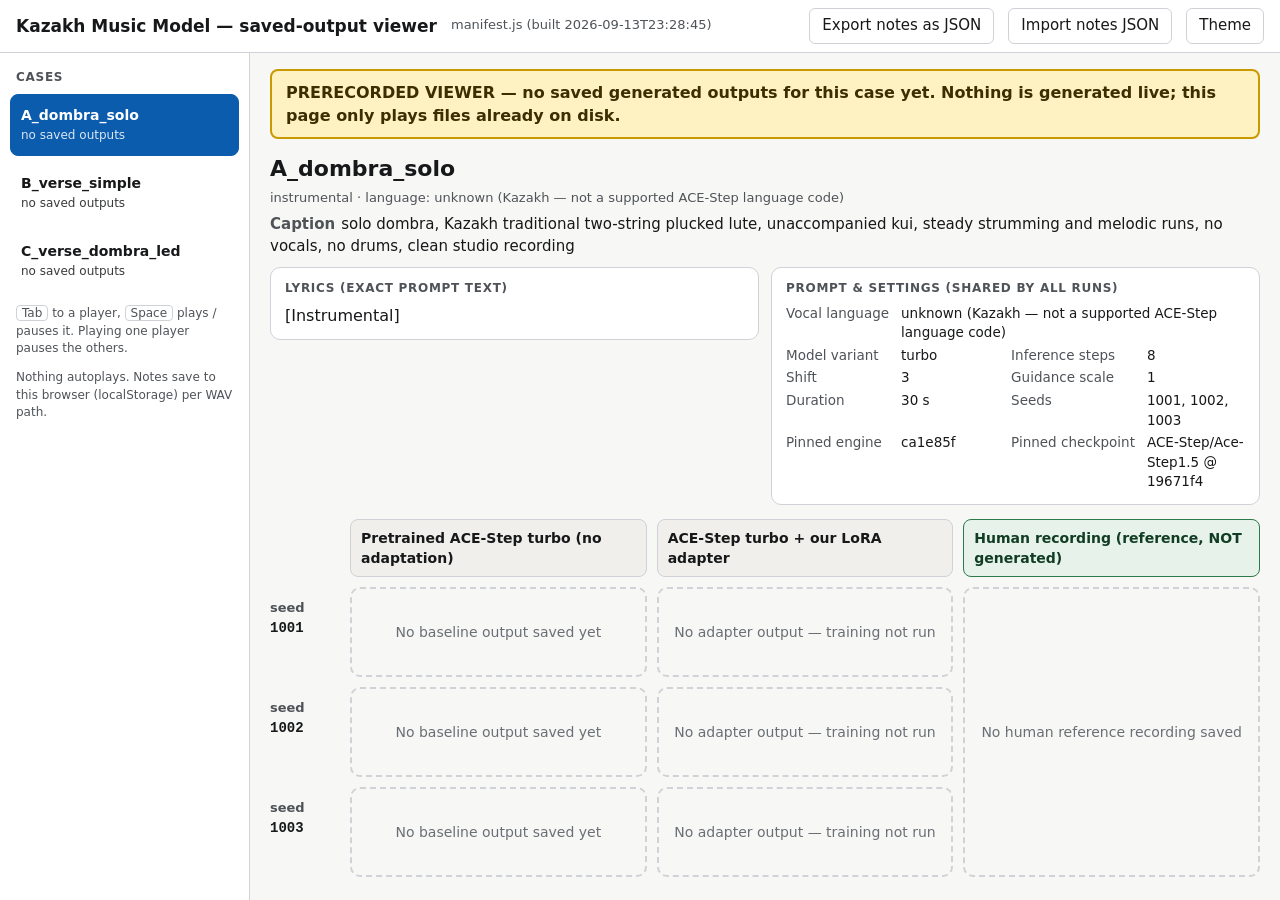
==== viewer/index.html @ 3851f531 "Model interface scripts + viewer (subagents), runbook corrections, pins update, download script" ====
<!doctype html>
<html lang="en">
<head>
<meta charset="utf-8">
<meta name="viewport" content="width=device-width, initial-scale=1">
<title>Kazakh Music Model — saved-output viewer</title>
<style>
  :root {
    color-scheme: light dark;
    --bg: #f7f7f5;
    --panel: #ffffff;
    --panel-2: #f0efeb;
    --text: #17181a;
    --muted: #4f5358;
    --line: #cfd2d6;
    --accent: #0b5cad;
    --accent-text: #ffffff;
    --banner-bg: #fff2c2;
    --banner-line: #c99a00;
    --banner-text: #3d2e00;
    --warn-bg: #fde8e6;
    --warn-line: #b3261e;
    --warn-text: #5a0f0a;
    --human-bg: #e6f2ea;
    --human-line: #2b7a4b;
    --human-text: #123d24;
    --empty-text: #6a6f75;
    --focus: #ff8c00;
  }
  :root[data-theme="dark"] {
    --bg: #121316;
    --panel: #1c1e22;
    --panel-2: #24272c;
    --text: #f2f3f4;
    --muted: #b4b9bf;
    --line: #3b4048;
    --accent: #6fb3ff;
    --accent-text: #0b1420;
    --banner-bg: #3a2f00;
    --banner-line: #ffcc33;
    --banner-text: #ffe680;
    --warn-bg: #3a1512;
    --warn-line: #ff7b72;
    --warn-text: #ffd0cc;
    --human-bg: #0f2a1a;
    --human-line: #5fcf8a;
    --human-text: #c9f2d8;
    --empty-text: #9aa0a6;
    --focus: #ffb347;
  }
  @media (prefers-color-scheme: dark) {
    :root:not([data-theme="light"]) {
      --bg: #121316;
      --panel: #1c1e22;
      --panel-2: #24272c;
      --text: #f2f3f4;
      --muted: #b4b9bf;
      --line: #3b4048;
      --accent: #6fb3ff;
      --accent-text: #0b1420;
      --banner-bg: #3a2f00;
      --banner-line: #ffcc33;
      --banner-text: #ffe680;
      --warn-bg: #3a1512;
      --warn-line: #ff7b72;
      --warn-text: #ffd0cc;
      --human-bg: #0f2a1a;
      --human-line: #5fcf8a;
      --human-text: #c9f2d8;
      --empty-text: #9aa0a6;
      --focus: #ffb347;
    }
  }

  * { box-sizing: border-box; }
  html, body { height: 100%; margin: 0; }
  body {
    font-family: system-ui, "Segoe UI", Roboto, "Noto Sans", "Helvetica Neue", Arial, sans-serif;
    font-size: 15px;
    line-height: 1.45;
    color: var(--text);
    background: var(--bg);
    display: grid;
    grid-template-rows: auto 1fr;
    grid-template-columns: 250px 1fr;
    grid-template-areas: "top top" "side main";
    height: 100vh;
  }
  button, textarea { font: inherit; color: inherit; }
  button {
    background: var(--panel);
    border: 1px solid var(--line);
    border-radius: 6px;
    padding: 6px 12px;
    cursor: pointer;
  }
  button:hover { border-color: var(--accent); }
  button.primary { background: var(--accent); color: var(--accent-text); border-color: var(--accent); }
  :focus-visible { outline: 3px solid var(--focus); outline-offset: 2px; }

  header {
    grid-area: top;
    display: flex; align-items: center; gap: 14px;
    padding: 8px 16px;
    background: var(--panel);
    border-bottom: 1px solid var(--line);
  }
  header h1 { font-size: 17px; margin: 0; font-weight: 650; white-space: nowrap; }
  header .src { color: var(--muted); font-size: 13px; flex: 1; min-width: 0; overflow: hidden; text-overflow: ellipsis; white-space: nowrap; }
  header button { white-space: nowrap; }

  nav {
    grid-area: side;
    overflow: auto;
    background: var(--panel);
    border-right: 1px solid var(--line);
    padding: 12px 10px;
  }
  nav h2 { font-size: 12px; text-transform: uppercase; letter-spacing: .06em; color: var(--muted); margin: 4px 6px 8px; }
  nav .case {
    display: block; width: 100%; text-align: left;
    padding: 10px 10px; margin-bottom: 6px; border-radius: 8px;
    background: transparent; border: 1px solid transparent;
  }
  nav .case:hover { background: var(--panel-2); }
  nav .case[aria-current="true"] { background: var(--accent); color: var(--accent-text); border-color: var(--accent); }
  nav .case .id { font-weight: 650; font-size: 14px; display: block; }
  nav .case .sub { font-size: 12px; opacity: .85; display: block; margin-top: 2px; }
  nav .help { font-size: 12px; color: var(--muted); margin: 14px 6px 0; }
  nav .help kbd { border: 1px solid var(--line); border-radius: 4px; padding: 0 5px; font-family: inherit; }

  main { grid-area: main; overflow: auto; padding: 16px 20px 40px; }

  .banner {
    background: var(--banner-bg); color: var(--banner-text);
    border: 2px solid var(--banner-line); border-radius: 8px;
    padding: 10px 14px; font-size: 16px; font-weight: 650; margin: 0 0 14px;
  }
  .banner small { display: block; font-weight: 400; font-size: 13px; margin-top: 2px; }

  .case-head h2 { margin: 0 0 4px; font-size: 22px; }
  .case-head .kind { color: var(--muted); font-size: 13px; }
  .caption-line { margin: 6px 0 10px; font-size: 15px; }
  .caption-line b { color: var(--muted); font-weight: 600; margin-right: 6px; }
  .facts {
    display: grid; grid-template-columns: 1fr 1fr; gap: 12px; margin: 0 0 14px; align-items: start;
  }
  .card { background: var(--panel); border: 1px solid var(--line); border-radius: 10px; padding: 12px 14px; }
  .card h3 { margin: 0 0 6px; font-size: 12px; text-transform: uppercase; letter-spacing: .06em; color: var(--muted); }
  pre.lyrics {
    margin: 0; white-space: pre-wrap; word-wrap: break-word;
    font-family: system-ui, "Segoe UI", Roboto, "Noto Sans", "Helvetica Neue", Arial, sans-serif;
    font-size: 16px; line-height: 1.45;
  }
  .caveat { font-size: 12.5px; color: var(--muted); margin-top: 6px; }
  dl.settings { display: grid; grid-template-columns: auto 1fr auto 1fr; gap: 3px 12px; margin: 0; font-size: 13.5px; }
  dl.settings dt { color: var(--muted); }
  dl.settings dd { margin: 0; }
  dl.settings dd.wide { grid-column: 2 / -1; }
  code { font-family: ui-monospace, Consolas, "Courier New", monospace; font-size: .92em; }

  .compare { overflow-x: auto; }
  .grid {
    display: grid;
    grid-template-columns: 70px repeat(3, minmax(270px, 1fr));
    gap: 10px;
    min-width: 900px;
    align-items: stretch;
  }
  .grid .colhead {
    font-weight: 650; font-size: 14px; padding: 8px 10px;
    background: var(--panel-2); border-radius: 8px; border: 1px solid var(--line);
  }
  .grid .colhead.human { background: var(--human-bg); color: var(--human-text); border-color: var(--human-line); }
  .grid .seedlab {
    display: flex; align-items: flex-start; justify-content: center;
    padding-top: 12px; font-weight: 650; color: var(--muted); font-size: 13px;
  }
  .grid .seedlab code { font-size: 14px; color: var(--text); }

  .player {
    background: var(--panel); border: 1px solid var(--line); border-radius: 10px; padding: 10px 12px;
    display: flex; flex-direction: column; gap: 8px;
  }
  .player.human { background: var(--human-bg); border-color: var(--human-line); color: var(--human-text); }
  .player:focus-visible { outline: 3px solid var(--focus); }
  .player.playing { border-color: var(--accent); box-shadow: 0 0 0 2px var(--accent) inset; }
  .player .title { font-weight: 650; font-size: 14px; }
  .player .meta { font-size: 12.5px; color: var(--muted); display: grid; grid-template-columns: auto 1fr; gap: 1px 10px; }
  .player.human .meta { color: inherit; opacity: .9; }
  .player .meta dt { margin: 0; }
  .player .meta dd { margin: 0; }
  .player audio { width: 100%; }
  .player textarea {
    width: 100%; min-height: 64px; resize: vertical;
    background: var(--bg); border: 1px solid var(--line); border-radius: 6px; padding: 6px 8px; font-size: 13px;
  }
  .player .notelab { font-size: 12px; color: var(--muted); display: flex; justify-content: space-between; }
  .player.human .notelab { color: inherit; }
  .player .saved { opacity: 0; transition: opacity .3s; }
  .player .saved.on { opacity: 1; }

  .empty {
    border: 2px dashed var(--line); border-radius: 10px; padding: 14px 12px;
    color: var(--empty-text); font-size: 14px; min-height: 90px;
    display: flex; align-items: center; justify-content: center; text-align: center;
  }
  .warn {
    background: var(--warn-bg); color: var(--warn-text); border: 1px solid var(--warn-line);
    border-radius: 6px; padding: 6px 8px; font-size: 12.5px; overflow-wrap: anywhere;
  }
  .humancell { grid-column: 4; }

  #export {
    margin-top: 18px;
  }
  #export textarea {
    width: 100%; min-height: 200px; font-family: ui-monospace, Consolas, "Courier New", monospace; font-size: 12.5px;
    background: var(--bg); border: 1px solid var(--line); border-radius: 6px; padding: 8px;
  }
  .row { display: flex; gap: 8px; align-items: center; flex-wrap: wrap; margin-bottom: 8px; }
  .status { font-size: 13px; color: var(--muted); }
  @media (max-width: 900px) {
    body { grid-template-columns: 1fr; grid-template-rows: auto auto 1fr; grid-template-areas: "top" "side" "main"; }
    nav { border-right: 0; border-bottom: 1px solid var(--line); }
  }
</style>
</head>
<body>
<header>
  <h1>Kazakh Music Model — saved-output viewer</h1>
  <span class="src" id="src" title=""></span>
  <button type="button" id="exportBtn">Export notes as JSON</button>
  <button type="button" id="importBtn">Import notes JSON</button>
  <button type="button" id="themeBtn" aria-label="Toggle light/dark theme">Theme</button>
</header>
<nav aria-label="Evaluation cases">
  <h2>Cases</h2>
  <div id="caseList"></div>
  <div class="help">
    <p><kbd>Tab</kbd> to a player, <kbd>Space</kbd> plays / pauses it. Playing one player pauses the others.</p>
    <p>Nothing autoplays. Notes save to this browser (localStorage) per WAV path.</p>
  </div>
</nav>
<main id="main"></main>

<script src="manifest.js"></script>
<script>
"use strict";
// Inline copy of viewer/manifest.example.json. Used only when manifest.js is absent
// and manifest.example.json cannot be fetched (Chrome blocks fetch on file://).
const KMM_EXAMPLE_INLINE = {
  "_note": "EXAMPLE manifest for layout checks. Same shape as the generated viewer/manifest.json. The wav paths do not exist; the viewer only uses this when manifest.js is absent. Human reference recordings are NOT generated; the viewer labels them separately.",
  "built_at": "2026-09-13T20:00:00",
  "outputs_root": "outputs",
  "settings": {
    "model_variant": "turbo",
    "inference_steps": 8,
    "shift": 3.0,
    "guidance_scale": 1.0,
    "duration_seconds": 30,
    "seeds": [
      1001,
      1002,
      1003
    ],
    "vocal_language": "unknown"
  },
  "pins": {
    "engine_revision": "ca1e85fe9430179831e6bc6be790c332190a3866",
    "checkpoint_revision": "19671f406d603126926c1b7e2adc169acbcade22",
    "checkpoint_repo": "ACE-Step/Ace-Step1.5"
  },
  "seeds": [
    1001,
    1002,
    1003
  ],
  "cases": [
    {
      "id": "A_dombra_solo",
      "kind": "instrumental",
      "caption": "solo dombra, Kazakh traditional two-string plucked lute, unaccompanied kui, steady strumming and melodic runs, no vocals, no drums, clean studio recording",
      "lyrics": "[Instrumental]",
      "lyrics_source": null,
      "lyrics_reviewed_by_kazakh_speaker": null,
      "language": "unknown",
      "instrumental": true,
      "entries": [
        {
          "label": "baseline",
          "seed": 1001,
          "wav": "../outputs/baseline/A_dombra_solo/A_dombra_solo_seed1001.wav",
          "wav_missing": false,
          "wav_bytes": 5292044,
          "generated_on": "2026-09-12T18:41:07",
          "generated_on_source": "wav file mtime",
          "sidecar_missing": false,
          "sidecar_error": null,
          "sidecar": {
            "case_id": "A_dombra_solo",
            "caption": "solo dombra, Kazakh traditional two-string plucked lute, unaccompanied kui, steady strumming and melodic runs, no vocals, no drums, clean studio recording",
            "lyrics": "[Instrumental]",
            "vocal_language": "unknown",
            "seed": 1001,
            "duration": 30,
            "inference_steps": 8,
            "shift": 3.0,
            "model_variant": "turbo",
            "engine_commit": "ca1e85fe9430179831e6bc6be790c332190a3866",
            "checkpoint_revision": "19671f406d603126926c1b7e2adc169acbcade22",
            "adapter": null,
            "wall_time_s": 41.8,
            "peak_vram_bytes": 9126805504
          },
          "listening_notes": ""
        }
      ]
    },
    {
      "id": "B_verse_simple",
      "kind": "vocal",
      "caption": "Kazakh folk song, solo male vocal, simple acoustic accompaniment, slow tempo, intimate, clean recording",
      "lyrics": "[Verse]\nЖелсіз түнде жарық ай,\nСәулесі суда дірілдеп.\nАуылдың жаны терең сай,\nТасыған өзен күрілдеп.\n",
      "lyrics_source": "Abai Qunanbaiuly, 'Желсіз түнде жарық ай' (1888), public domain (author died 1904)",
      "lyrics_reviewed_by_kazakh_speaker": false,
      "language": "unknown",
      "instrumental": false,
      "entries": []
    },
    {
      "id": "C_verse_dombra_led",
      "kind": "vocal",
      "caption": "Kazakh folk song, solo male vocal accompanied by dombra, two-string plucked lute leads the arrangement, no drums, slow tempo, clean recording",
      "lyrics": "[Verse]\nЖелсіз түнде жарық ай,\nСәулесі суда дірілдеп.\nАуылдың жаны терең сай,\nТасыған өзен күрілдеп.\n",
      "lyrics_source": "Abai Qunanbaiuly, 'Желсіз түнде жарық ай' (1888), public domain (author died 1904)",
      "lyrics_reviewed_by_kazakh_speaker": false,
      "language": "unknown",
      "instrumental": false,
      "entries": [
        {
          "label": "baseline",
          "seed": 1001,
          "wav": "../outputs/baseline/C_verse_dombra_led/C_verse_dombra_led_seed1001.wav",
          "wav_missing": false,
          "wav_bytes": 5292044,
          "generated_on": "2026-09-12T18:52:30",
          "generated_on_source": "wav file mtime",
          "sidecar_missing": false,
          "sidecar_error": null,
          "sidecar": {
            "case_id": "C_verse_dombra_led",
            "caption": "Kazakh folk song, solo male vocal accompanied by dombra, two-string plucked lute leads the arrangement, no drums, slow tempo, clean recording",
            "lyrics": "[Verse]\nЖелсіз түнде жарық ай,\nСәулесі суда дірілдеп.\nАуылдың жаны терең сай,\nТасыған өзен күрілдеп.\n",
            "vocal_language": "unknown",
            "seed": 1001,
            "duration": 30,
            "inference_steps": 8,
            "shift": 3.0,
            "model_variant": "turbo",
            "engine_commit": "ca1e85fe9430179831e6bc6be790c332190a3866",
            "checkpoint_revision": "19671f406d603126926c1b7e2adc169acbcade22",
            "adapter": null,
            "wall_time_s": 44.2,
            "peak_vram_bytes": 9126805504
          },
          "listening_notes": ""
        },
        {
          "label": "adapter",
          "seed": 1001,
          "wav": "../outputs/adapter/C_verse_dombra_led/C_verse_dombra_led_seed1001.wav",
          "wav_missing": false,
          "wav_bytes": 5292044,
          "generated_on": "2026-09-13T09:15:02",
          "generated_on_source": "sidecar.generated_at",
          "sidecar_missing": false,
          "sidecar_error": null,
          "sidecar": {
            "case_id": "C_verse_dombra_led",
            "caption": "Kazakh folk song, solo male vocal accompanied by dombra, two-string plucked lute leads the arrangement, no drums, slow tempo, clean recording",
            "lyrics": "[Verse]\nЖелсіз түнде жарық ай,\nСәулесі суда дірілдеп.\nАуылдың жаны терең сай,\nТасыған өзен күрілдеп.\n",
            "vocal_language": "unknown",
            "seed": 1001,
            "duration": 30,
            "inference_steps": 8,
            "shift": 3.0,
            "model_variant": "turbo",
            "engine_commit": "ca1e85fe9430179831e6bc6be790c332190a3866",
            "checkpoint_revision": "19671f406d603126926c1b7e2adc169acbcade22",
            "adapter": {
              "path": "outputs/training/lora_kz_v1/adapter.safetensors",
              "scale": 0.8
            },
            "wall_time_s": 45.1,
            "peak_vram_bytes": 9337568256
          },
          "listening_notes": "Example note (from a previous manifest.json). Dombra attack sounds closer to a real pluck than the baseline."
        }
      ]
    }
  ]
};

const LABELS = {
  baseline: "Pretrained ACE-Step turbo (no adaptation)",
  adapter: "ACE-Step turbo + our LoRA adapter",
  human_reference: "Human recording (reference, NOT generated)"
};
const EMPTY = {
  baseline: "No baseline output saved yet",
  adapter: "No adapter output — training not run",
  human_reference: "No human reference recording saved"
};
const LANG_TEXT = { unknown: "unknown (Kazakh — not a supported ACE-Step language code)" };
const NOTE_PREFIX = "kmm_notes::";

const $ = (sel, el = document) => el.querySelector(sel);
function h(tag, attrs = {}, ...children) {
  const el = document.createElement(tag);
  for (const [k, v] of Object.entries(attrs)) {
    if (v == null) continue;
    if (k === "class") el.className = v;
    else if (k === "text") el.textContent = v;
    else if (k.startsWith("on")) el.addEventListener(k.slice(2), v);
    else el.setAttribute(k, v);
  }
  for (const c of children.flat()) if (c != null) el.append(c);
  return el;
}
function short(hash) { return hash ? String(hash).slice(0, 7) : "—"; }
function fmtDate(iso) {
  if (!iso) return "unknown date";
  const d = new Date(iso);
  if (isNaN(d)) return String(iso);
  return d.toLocaleString(undefined, { year: "numeric", month: "short", day: "numeric", hour: "2-digit", minute: "2-digit" });
}
function fmtBytes(b) { return b == null ? "—" : (b / 1073741824).toFixed(2) + " GB"; }
function lsGet(k) { try { return localStorage.getItem(k); } catch (e) { return null; } }
function lsSet(k, v) { try { localStorage.setItem(k, v); return true; } catch (e) { return false; } }
function lsRemove(k) { try { localStorage.removeItem(k); } catch (e) {} }

let MANIFEST = null, SOURCE = "", currentId = null;

async function loadManifest() {
  if (window.KMM_MANIFEST) return { m: window.KMM_MANIFEST, source: "manifest.js (built " + (window.KMM_MANIFEST.built_at || "?") + ")" };
  try {
    const r = await fetch("manifest.example.json");
    if (r.ok) return { m: await r.json(), source: "EXAMPLE manifest (manifest.example.json) — manifest.js not found; run scripts/build_viewer_manifest.py" };
  } catch (e) { /* file:// cannot fetch; fall through */ }
  return { m: KMM_EXAMPLE_INLINE, source: "EXAMPLE manifest (inline copy) — manifest.js not found; run scripts/build_viewer_manifest.py" };
}

function renderCaseList() {
  const list = $("#caseList");
  list.replaceChildren();
  for (const c of MANIFEST.cases) {
    const counts = {};
    for (const e of c.entries) counts[e.label] = (counts[e.label] || 0) + 1;
    const sub = Object.keys(counts).length
      ? Object.entries(counts).map(([k, v]) => `${k.replace("_reference", "")} ×${v}`).join(", ")
      : "no saved outputs";
    list.append(h("button", { type: "button", class: "case", "aria-current": String(c.id === currentId), onclick: () => selectCase(c.id) },
      h("span", { class: "id", text: c.id }),
      h("span", { class: "sub", text: sub })));
  }
}

function selectCase(id) {
  currentId = id;
  lsSet("kmm_last_case", id);
  renderCaseList();
  renderCase(MANIFEST.cases.find(c => c.id === id));
}

function banner(c) {
  const gen = c.entries.filter(e => e.label !== "human_reference" && e.generated_on);
  if (!gen.length) {
    return h("div", { class: "banner", role: "note" }, "PRERECORDED VIEWER — no saved generated outputs for this case yet. Nothing is generated live; this page only plays files already on disk.");
  }
  const dates = gen.map(e => e.generated_on).sort();
  const first = fmtDate(dates[0]), last = fmtDate(dates[dates.length - 1]);
  const when = first === last ? first : `${first} – ${last}`;
  const srcs = [...new Set(gen.map(e => e.generated_on_source))].join(", ");
  return h("div", { class: "banner", role: "note" },
    `PRERECORDED — generated earlier on ${when}, played from saved files. Nothing is generated live.`,
    h("small", { text: `Date source: ${srcs}. Each player shows its own timestamp.` }));
}

function renderCase(c) {
  const main = $("#main");
  main.replaceChildren();
  if (!c) { main.append(h("p", { text: "No cases in manifest." })); return; }
  const s = MANIFEST.settings || {};
  const pins = MANIFEST.pins || {};

  main.append(banner(c));
  main.append(h("div", { class: "case-head" },
    h("h2", { text: c.id }),
    h("div", { class: "kind", text: `${c.kind || (c.instrumental ? "instrumental" : "vocal")} · language: ${LANG_TEXT[c.language] || c.language}` })));
  main.append(h("p", { class: "caption-line" }, h("b", { text: "Caption" }), c.caption || ""));

  const lyricsCard = h("div", { class: "card" },
    h("h3", { text: "Lyrics (exact prompt text)" }),
    h("pre", { class: "lyrics", lang: "kk", text: c.lyrics || "" }));
  if (c.lyrics_source) lyricsCard.append(h("div", { class: "caveat", text: "Source: " + c.lyrics_source }));
  if (c.lyrics_reviewed_by_kazakh_speaker === false) lyricsCard.append(h("div", { class: "caveat", text: "Spelling/diacritics NOT yet confirmed by a Kazakh speaker." }));

  const settings = h("dl", { class: "settings" });
  const rows = [
    ["Vocal language", LANG_TEXT[c.language] || c.language],
    ["Model variant", s.model_variant],
    ["Inference steps", s.inference_steps],
    ["Shift", s.shift],
    ["Guidance scale", s.guidance_scale],
    ["Duration", s.duration_seconds != null ? s.duration_seconds + " s" : null],
    ["Seeds", (MANIFEST.seeds || []).join(", ")],
    ["Pinned engine", pins.engine_revision ? short(pins.engine_revision) : null],
    ["Pinned checkpoint", pins.checkpoint_repo ? `${pins.checkpoint_repo} @ ${short(pins.checkpoint_revision)}` : null],
  ];
  for (const [k, v] of rows) {
    if (v == null || v === "") continue;
    settings.append(h("dt", { text: k }), h("dd", { class: k === "Vocal language" ? "wide" : null, text: String(v) }));
  }
  main.append(h("div", { class: "facts" }, lyricsCard, h("div", { class: "card" }, h("h3", { text: "Prompt & settings (shared by all runs)" }), settings)));

  // Comparison grid
  const seeds = [...new Set([...(MANIFEST.seeds || []), ...c.entries.filter(e => e.label !== "human_reference" && e.seed != null).map(e => e.seed)])].sort((a, b) => a - b);
  const grid = h("div", { class: "grid", role: "table", "aria-label": "Side-by-side players" });
  grid.append(h("div", {}),
    h("div", { class: "colhead", text: LABELS.baseline }),
    h("div", { class: "colhead", text: LABELS.adapter }),
    h("div", { class: "colhead human", text: LABELS.human_reference }));
  const humans = c.entries.filter(e => e.label === "human_reference");
  const rowsN = Math.max(seeds.length, 1);
  const seedList = seeds.length ? seeds : [null];
  seedList.forEach((seed, i) => {
    grid.append(h("div", { class: "seedlab" }, seed == null ? "—" : h("span", {}, "seed ", h("code", { text: String(seed) }))));
    for (const label of ["baseline", "adapter"]) {
      const es = c.entries.filter(e => e.label === label && e.seed === seed);
      grid.append(es.length ? h("div", {}, es.map(e => playerCard(c, e, pins))) : h("div", { class: "empty", text: EMPTY[label] }));
    }
    if (i === 0) {
      const cell = h("div", { class: "humancell", style: `grid-row: span ${rowsN}` });
      if (humans.length) cell.append(...humans.map(e => playerCard(c, e, pins)));
      else cell.append(h("div", { class: "empty", style: "height:100%", text: EMPTY.human_reference }));
      grid.append(cell);
    }
  });
  main.append(h("div", { class: "compare" }, grid));

  main.append(h("div", { id: "export" }));
}

function playerCard(c, e, pins) {
  const sc = e.sidecar || {};
  const isHuman = e.label === "human_reference";
  const card = h("div", { class: "player" + (isHuman ? " human" : ""), tabindex: "0", "data-wav": e.wav });
  card.append(h("div", { class: "title", text: LABELS[e.label] || e.label }));

  const warns = [];
  if (e.wav_missing) warns.push("WAV file missing on disk — sidecar found but no audio: " + e.wav);
  if (e.sidecar_missing && !isHuman) warns.push("No JSON sidecar — settings for this file are unknown.");
  if (e.sidecar_error) warns.push("Sidecar could not be read: " + e.sidecar_error);
  if (!isHuman && sc.engine_commit && pins.engine_revision && sc.engine_commit !== pins.engine_revision) warns.push("Engine commit differs from pinned " + short(pins.engine_revision));
  if (!isHuman && sc.checkpoint_revision && pins.checkpoint_revision && sc.checkpoint_revision !== pins.checkpoint_revision) warns.push("Checkpoint revision differs from pinned " + short(pins.checkpoint_revision));
  for (const w of warns) card.append(h("div", { class: "warn", text: w }));

  const meta = h("dl", { class: "meta" });
  const add = (k, v) => { if (v != null && v !== "") meta.append(h("dt", { text: k }), h("dd", { text: String(v) })); };
  if (isHuman) {
    add("What", "Human performance, not model output");
    add("File", e.wav.split("/").pop());
    add("Recorded/added", `${fmtDate(e.generated_on)} (${e.generated_on_source || "?"})`);
  } else {
    add("Seed", e.seed != null ? e.seed : "unknown");
    add("Model", sc.model_variant ? `ACE-Step 1.5 ${sc.model_variant}` : "unknown");
    add("Engine commit", short(sc.engine_commit));
    add("Checkpoint rev", short(sc.checkpoint_revision));
    add("Adapter", e.label === "adapter"
      ? (sc.adapter ? `scale ${sc.adapter.scale} · ${String(sc.adapter.path || "").split("/").pop()}` : "unknown (missing in sidecar)")
      : "none");
    add("Steps / shift", (sc.inference_steps != null ? sc.inference_steps : "?") + " / " + (sc.shift != null ? sc.shift : "?"));
    add("Duration", sc.duration != null ? sc.duration + " s" : null);
    add("Generated on", `${fmtDate(e.generated_on)} (${e.generated_on_source || "?"})`);
    add("Wall time", sc.wall_time_s != null ? sc.wall_time_s + " s" : null);
    add("Peak VRAM", sc.peak_vram_bytes != null ? fmtBytes(sc.peak_vram_bytes) : null);
  }
  card.append(meta);

  if (!e.wav_missing) {
    const audio = h("audio", { controls: "", preload: "metadata", src: e.wav });
    const err = h("div", { class: "warn", hidden: "" });
    audio.addEventListener("error", () => { err.hidden = false; err.textContent = "Could not load audio at " + e.wav + " (file not present on this machine?)"; });
    audio.addEventListener("play", () => {
      document.querySelectorAll("audio").forEach(a => { if (a !== audio) a.pause(); });
      card.classList.add("playing");
    });
    audio.addEventListener("pause", () => card.classList.remove("playing"));
    audio.addEventListener("ended", () => card.classList.remove("playing"));
    card.append(audio, err);
  }

  const key = NOTE_PREFIX + e.wav;
  const stored = lsGet(key);
  const ta = h("textarea", { placeholder: "Listening notes…", "aria-label": "Listening notes for " + e.wav });
  ta.value = stored != null ? stored : (e.listening_notes || "");
  const saved = h("span", { class: "saved", text: "saved" });
  const lab = h("div", { class: "notelab" }, h("span", { text: "Listening notes" + (stored == null && e.listening_notes ? " (from manifest)" : "") }), saved);
  let t = null;
  ta.addEventListener("input", () => {
    if (ta.value) lsSet(key, ta.value); else lsRemove(key);
    saved.classList.add("on");
    clearTimeout(t); t = setTimeout(() => saved.classList.remove("on"), 900);
  });
  card.append(lab, ta);
  return card;
}

// Space toggles the focused player card (not when typing in a textarea or using native controls).
document.addEventListener("keydown", (ev) => {
  if (ev.key !== " " && ev.code !== "Space") return;
  const t = ev.target;
  if (!(t instanceof HTMLElement) || !t.classList.contains("player")) return;
  const audio = t.querySelector("audio");
  if (!audio) return;
  ev.preventDefault();
  if (audio.paused) audio.play().catch(() => {}); else audio.pause();
});

function collectNotes() {
  const out = [];
  for (const c of MANIFEST.cases) for (const e of c.entries) {
    const v = lsGet(NOTE_PREFIX + e.wav);
    const note = v != null ? v : (e.listening_notes || "");
    if (note) out.push({ case: c.id, label: e.label, seed: e.seed, wav: e.wav, listening_notes: note });
  }
  return out;
}

function showExport() {
  const box = $("#export");
  const json = JSON.stringify({ exported_at: new Date().toISOString(), source: SOURCE, notes: collectNotes() }, null, 2);
  const ta = h("textarea", { readonly: "", "aria-label": "Exported notes JSON" });
  ta.value = json;
  const status = h("span", { class: "status" });
  box.replaceChildren(
    h("div", { class: "row" },
      h("strong", { text: "Notes export" }),
      h("button", { type: "button", onclick: async () => {
        try { await navigator.clipboard.writeText(json); status.textContent = "Copied to clipboard."; }
        catch (err) { ta.focus(); ta.select(); status.textContent = "Clipboard blocked — text selected, press Ctrl+C."; }
      }, text: "Copy" }),
      h("button", { type: "button", onclick: () => box.replaceChildren(), text: "Close" }),
      status,
      h("span", { class: "status", text: "Save this as a file and pass it to scripts/build_viewer_manifest.py --notes <file> to bake notes into manifest.json." })),
    ta);
  ta.focus(); ta.select();
  box.scrollIntoView({ block: "nearest" });
}

function showImport() {
  const box = $("#export");
  const ta = h("textarea", { placeholder: "Paste JSON produced by 'Export notes as JSON' here", "aria-label": "Import notes JSON" });
  const status = h("span", { class: "status" });
  box.replaceChildren(
    h("div", { class: "row" },
      h("strong", { text: "Notes import" }),
      h("button", { type: "button", class: "primary", onclick: () => {
        try {
          let data = JSON.parse(ta.value);
          if (data && data.notes) data = data.notes;
          let n = 0;
          if (Array.isArray(data)) for (const e of data) { if (e.wav && e.listening_notes) { lsSet(NOTE_PREFIX + e.wav, e.listening_notes); n++; } }
          else if (data && typeof data === "object") for (const [k, v] of Object.entries(data)) { if (v) { lsSet(NOTE_PREFIX + k, String(v)); n++; } }
          status.textContent = `Imported ${n} note(s).`;
          if (currentId) renderCase(MANIFEST.cases.find(c => c.id === currentId));
        } catch (err) { status.textContent = "Not valid JSON: " + err.message; }
      }, text: "Apply" }),
      h("button", { type: "button", onclick: () => box.replaceChildren(), text: "Close" }),
      status),
    ta);
  ta.focus();
  box.scrollIntoView({ block: "nearest" });
}

function applyTheme(t) {
  if (t) document.documentElement.setAttribute("data-theme", t); else document.documentElement.removeAttribute("data-theme");
}
$("#themeBtn").addEventListener("click", () => {
  const cur = document.documentElement.getAttribute("data-theme");
  const sysDark = window.matchMedia && window.matchMedia("(prefers-color-scheme: dark)").matches;
  const next = cur ? (cur === "dark" ? "light" : "dark") : (sysDark ? "light" : "dark");
  applyTheme(next); lsSet("kmm_theme", next);
});
$("#exportBtn").addEventListener("click", showExport);
$("#importBtn").addEventListener("click", showImport);

(async function init() {
  applyTheme(lsGet("kmm_theme"));
  const { m, source } = await loadManifest();
  MANIFEST = m; SOURCE = source;
  $("#src").textContent = source; $("#src").title = source;
  const last = lsGet("kmm_last_case");
  const first = (MANIFEST.cases || [])[0];
  selectCase(MANIFEST.cases.some(c => c.id === last) ? last : (first ? first.id : null));
})();
</script>
</body>
</html>
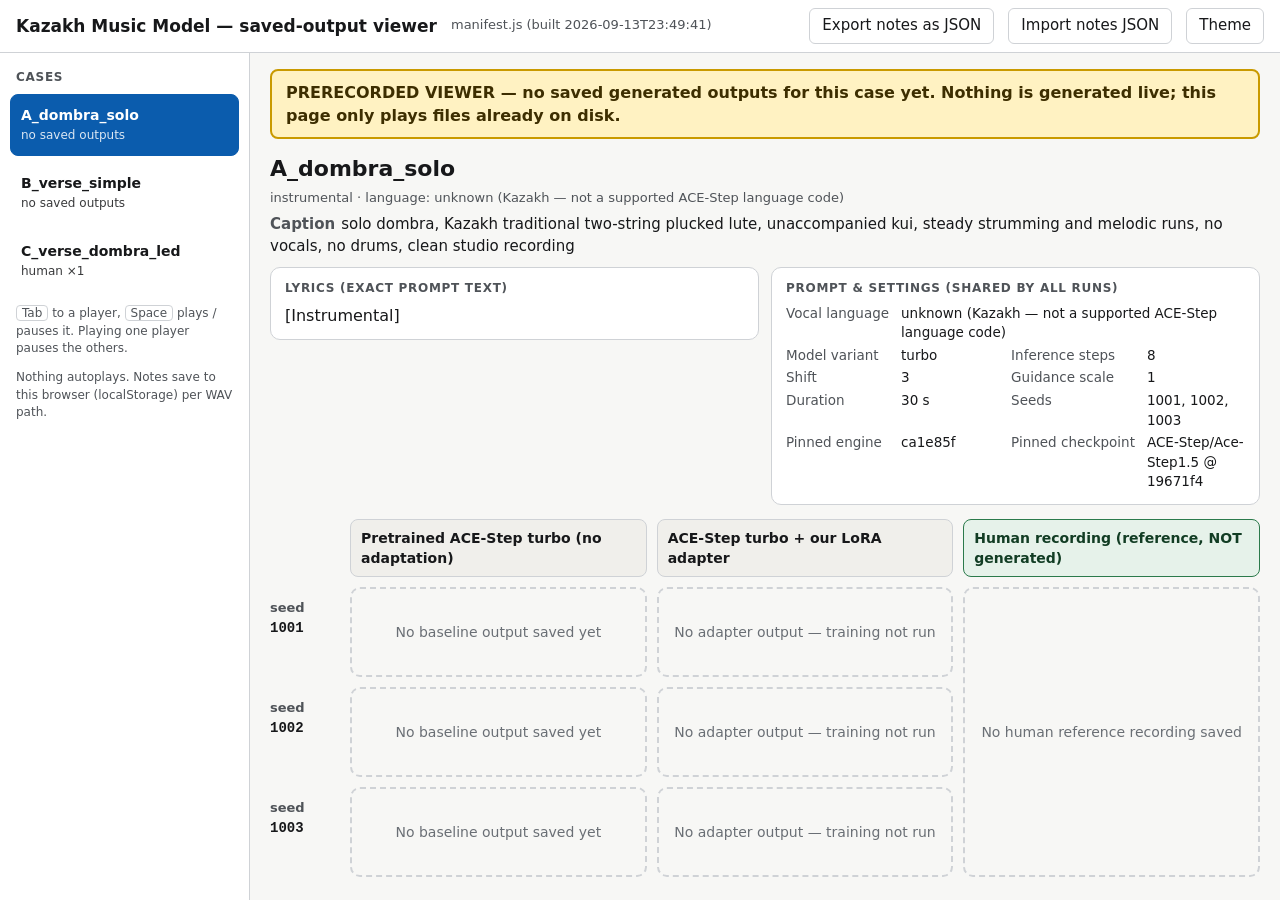
==== commit 43433a48: "Pilot dataset (11 crops, Wikimedia Commons), review fixes, status + handoff docs, viewer + generatio" ====
--- a/viewer/index.html
+++ b/viewer/index.html
@@ -247,11 +247,11 @@
 <script src="manifest.js"></script>
 <script>
 "use strict";
-// Inline copy of viewer/manifest.example.json. Used only when manifest.js is absent
-// and manifest.example.json cannot be fetched (Chrome blocks fetch on file://).
+// Inline EXAMPLE manifest (no outputs, no notes). Used only when manifest.js is absent so the
+// layout and empty states can be checked. It never carries results.
 const KMM_EXAMPLE_INLINE = {
-  "_note": "EXAMPLE manifest for layout checks. Same shape as the generated viewer/manifest.json. The wav paths do not exist; the viewer only uses this when manifest.js is absent. Human reference recordings are NOT generated; the viewer labels them separately.",
-  "built_at": "2026-09-13T20:00:00",
+  "_note": "INLINE EXAMPLE (built into index.html). Shown only when viewer/manifest.js is absent. Carries NO outputs and NO listening notes: every slot renders its empty state. Run scripts/build_viewer_manifest.py to build the real manifest.",
+  "built_at": null,
   "outputs_root": "outputs",
   "settings": {
     "model_variant": "turbo",
@@ -286,36 +286,7 @@
       "lyrics_reviewed_by_kazakh_speaker": null,
       "language": "unknown",
       "instrumental": true,
-      "entries": [
-        {
-          "label": "baseline",
-          "seed": 1001,
-          "wav": "../outputs/baseline/A_dombra_solo/A_dombra_solo_seed1001.wav",
-          "wav_missing": false,
-          "wav_bytes": 5292044,
-          "generated_on": "2026-09-12T18:41:07",
-          "generated_on_source": "wav file mtime",
-          "sidecar_missing": false,
-          "sidecar_error": null,
-          "sidecar": {
-            "case_id": "A_dombra_solo",
-            "caption": "solo dombra, Kazakh traditional two-string plucked lute, unaccompanied kui, steady strumming and melodic runs, no vocals, no drums, clean studio recording",
-            "lyrics": "[Instrumental]",
-            "vocal_language": "unknown",
-            "seed": 1001,
-            "duration": 30,
-            "inference_steps": 8,
-            "shift": 3.0,
-            "model_variant": "turbo",
-            "engine_commit": "ca1e85fe9430179831e6bc6be790c332190a3866",
-            "checkpoint_revision": "19671f406d603126926c1b7e2adc169acbcade22",
-            "adapter": null,
-            "wall_time_s": 41.8,
-            "peak_vram_bytes": 9126805504
-          },
-          "listening_notes": ""
-        }
-      ]
+      "entries": []
     },
     {
       "id": "B_verse_simple",
@@ -337,67 +308,7 @@
       "lyrics_reviewed_by_kazakh_speaker": false,
       "language": "unknown",
       "instrumental": false,
-      "entries": [
-        {
-          "label": "baseline",
-          "seed": 1001,
-          "wav": "../outputs/baseline/C_verse_dombra_led/C_verse_dombra_led_seed1001.wav",
-          "wav_missing": false,
-          "wav_bytes": 5292044,
-          "generated_on": "2026-09-12T18:52:30",
-          "generated_on_source": "wav file mtime",
-          "sidecar_missing": false,
-          "sidecar_error": null,
-          "sidecar": {
-            "case_id": "C_verse_dombra_led",
-            "caption": "Kazakh folk song, solo male vocal accompanied by dombra, two-string plucked lute leads the arrangement, no drums, slow tempo, clean recording",
-            "lyrics": "[Verse]\nЖелсіз түнде жарық ай,\nСәулесі суда дірілдеп.\nАуылдың жаны терең сай,\nТасыған өзен күрілдеп.\n",
-            "vocal_language": "unknown",
-            "seed": 1001,
-            "duration": 30,
-            "inference_steps": 8,
-            "shift": 3.0,
-            "model_variant": "turbo",
-            "engine_commit": "ca1e85fe9430179831e6bc6be790c332190a3866",
-            "checkpoint_revision": "19671f406d603126926c1b7e2adc169acbcade22",
-            "adapter": null,
-            "wall_time_s": 44.2,
-            "peak_vram_bytes": 9126805504
-          },
-          "listening_notes": ""
-        },
-        {
-          "label": "adapter",
-          "seed": 1001,
-          "wav": "../outputs/adapter/C_verse_dombra_led/C_verse_dombra_led_seed1001.wav",
-          "wav_missing": false,
-          "wav_bytes": 5292044,
-          "generated_on": "2026-09-13T09:15:02",
-          "generated_on_source": "sidecar.generated_at",
-          "sidecar_missing": false,
-          "sidecar_error": null,
-          "sidecar": {
-            "case_id": "C_verse_dombra_led",
-            "caption": "Kazakh folk song, solo male vocal accompanied by dombra, two-string plucked lute leads the arrangement, no drums, slow tempo, clean recording",
-            "lyrics": "[Verse]\nЖелсіз түнде жарық ай,\nСәулесі суда дірілдеп.\nАуылдың жаны терең сай,\nТасыған өзен күрілдеп.\n",
-            "vocal_language": "unknown",
-            "seed": 1001,
-            "duration": 30,
-            "inference_steps": 8,
-            "shift": 3.0,
-            "model_variant": "turbo",
-            "engine_commit": "ca1e85fe9430179831e6bc6be790c332190a3866",
-            "checkpoint_revision": "19671f406d603126926c1b7e2adc169acbcade22",
-            "adapter": {
-              "path": "outputs/training/lora_kz_v1/adapter.safetensors",
-              "scale": 0.8
-            },
-            "wall_time_s": 45.1,
-            "peak_vram_bytes": 9337568256
-          },
-          "listening_notes": "Example note (from a previous manifest.json). Dombra attack sounds closer to a real pluck than the baseline."
-        }
-      ]
+      "entries": []
     }
   ]
 };
@@ -428,6 +339,16 @@
   for (const c of children.flat()) if (c != null) el.append(c);
   return el;
 }
+function adapterText(a) {
+  if (!a) return "unknown (missing in sidecar)";
+  const eff = a.scale_effective != null ? a.scale_effective : a.scale;
+  const req = a.scale_requested != null ? a.scale_requested : a.scale;
+  let t = "scale " + (eff != null ? eff : "?");
+  if (a.scale_effective != null) t += " (effective)";
+  if (req != null && eff != null && Number(req) !== Number(eff)) t += `, requested ${req}`;
+  const name = String(a.path || "").split(/[\/]/).pop();
+  return name ? `${t} · ${name}` : t;
+}
 function short(hash) { return hash ? String(hash).slice(0, 7) : "—"; }
 function fmtDate(iso) {
   if (!iso) return "unknown date";
@@ -442,13 +363,9 @@
 
 let MANIFEST = null, SOURCE = "", currentId = null;
 
-async function loadManifest() {
+function loadManifest() {
   if (window.KMM_MANIFEST) return { m: window.KMM_MANIFEST, source: "manifest.js (built " + (window.KMM_MANIFEST.built_at || "?") + ")" };
-  try {
-    const r = await fetch("manifest.example.json");
-    if (r.ok) return { m: await r.json(), source: "EXAMPLE manifest (manifest.example.json) — manifest.js not found; run scripts/build_viewer_manifest.py" };
-  } catch (e) { /* file:// cannot fetch; fall through */ }
-  return { m: KMM_EXAMPLE_INLINE, source: "EXAMPLE manifest (inline copy) — manifest.js not found; run scripts/build_viewer_manifest.py" };
+  return { m: KMM_EXAMPLE_INLINE, source: "EXAMPLE layout (no outputs) — manifest.js not found; run scripts/build_viewer_manifest.py" };
 }
 
 function renderCaseList() {
@@ -577,9 +494,7 @@
     add("Model", sc.model_variant ? `ACE-Step 1.5 ${sc.model_variant}` : "unknown");
     add("Engine commit", short(sc.engine_commit));
     add("Checkpoint rev", short(sc.checkpoint_revision));
-    add("Adapter", e.label === "adapter"
-      ? (sc.adapter ? `scale ${sc.adapter.scale} · ${String(sc.adapter.path || "").split("/").pop()}` : "unknown (missing in sidecar)")
-      : "none");
+    add("Adapter", e.label === "adapter" ? adapterText(sc.adapter) : "none");
     add("Steps / shift", (sc.inference_steps != null ? sc.inference_steps : "?") + " / " + (sc.shift != null ? sc.shift : "?"));
     add("Duration", sc.duration != null ? sc.duration + " s" : null);
     add("Generated on", `${fmtDate(e.generated_on)} (${e.generated_on_source || "?"})`);
@@ -696,9 +611,9 @@
 $("#exportBtn").addEventListener("click", showExport);
 $("#importBtn").addEventListener("click", showImport);
 
-(async function init() {
+(function init() {
   applyTheme(lsGet("kmm_theme"));
-  const { m, source } = await loadManifest();
+  const { m, source } = loadManifest();
   MANIFEST = m; SOURCE = source;
   $("#src").textContent = source; $("#src").title = source;
   const last = lsGet("kmm_last_case");
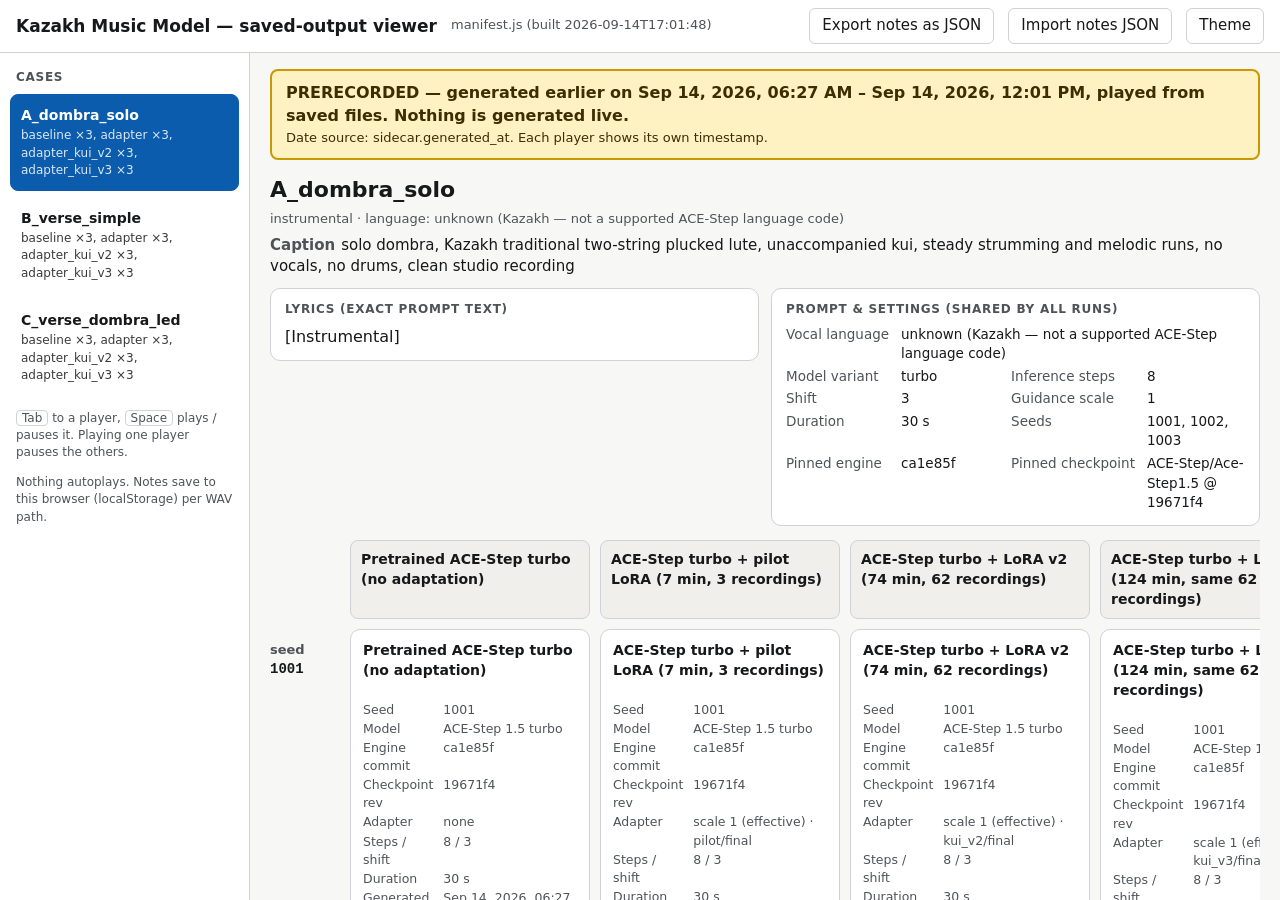
==== commit 2184cfc5: "Dataset v2/v3 from RTRK kui triage; adapters v2 and v3; triage page; Whisper drafts - Owner triaged " ====
--- a/viewer/index.html
+++ b/viewer/index.html
@@ -162,9 +162,9 @@
   .compare { overflow-x: auto; }
   .grid {
     display: grid;
-    grid-template-columns: 70px repeat(3, minmax(270px, 1fr));
+    grid-template-columns: 70px repeat(5, minmax(240px, 1fr));
     gap: 10px;
-    min-width: 900px;
+    min-width: 1300px;
     align-items: stretch;
   }
   .grid .colhead {
@@ -315,12 +315,17 @@
 
 const LABELS = {
   baseline: "Pretrained ACE-Step turbo (no adaptation)",
-  adapter: "ACE-Step turbo + our LoRA adapter",
+  adapter: "ACE-Step turbo + pilot LoRA (7 min, 3 recordings)",
+  adapter_kui_v2: "ACE-Step turbo + LoRA v2 (74 min, 62 recordings)",
+  adapter_kui_v3: "ACE-Step turbo + LoRA v3 (124 min, same 62 recordings)",
   human_reference: "Human recording (reference, NOT generated)"
 };
+const ADAPTER_LABELS = ["adapter", "adapter_kui_v2", "adapter_kui_v3"];
 const EMPTY = {
   baseline: "No baseline output saved yet",
   adapter: "No adapter output — training not run",
+  adapter_kui_v2: "No v2 adapter output saved yet",
+  adapter_kui_v3: "No v3 adapter output saved yet",
   human_reference: "No human reference recording saved"
 };
 const LANG_TEXT = { unknown: "unknown (Kazakh — not a supported ACE-Step language code)" };
@@ -346,7 +351,8 @@
   let t = "scale " + (eff != null ? eff : "?");
   if (a.scale_effective != null) t += " (effective)";
   if (req != null && eff != null && Number(req) !== Number(eff)) t += `, requested ${req}`;
-  const name = String(a.path || "").split(/[\/]/).pop();
+  // show "<run>/final" so the pilot and v2 adapters are distinguishable
+  const name = String(a.path || "").split(/[\\/]/).filter(Boolean).slice(-2).join("/");
   return name ? `${t} · ${name}` : t;
 }
 function short(hash) { return hash ? String(hash).slice(0, 7) : "—"; }
@@ -447,13 +453,15 @@
   grid.append(h("div", {}),
     h("div", { class: "colhead", text: LABELS.baseline }),
     h("div", { class: "colhead", text: LABELS.adapter }),
+    h("div", { class: "colhead", text: LABELS.adapter_kui_v2 }),
+    h("div", { class: "colhead", text: LABELS.adapter_kui_v3 }),
     h("div", { class: "colhead human", text: LABELS.human_reference }));
   const humans = c.entries.filter(e => e.label === "human_reference");
   const rowsN = Math.max(seeds.length, 1);
   const seedList = seeds.length ? seeds : [null];
   seedList.forEach((seed, i) => {
     grid.append(h("div", { class: "seedlab" }, seed == null ? "—" : h("span", {}, "seed ", h("code", { text: String(seed) }))));
-    for (const label of ["baseline", "adapter"]) {
+    for (const label of ["baseline", ...ADAPTER_LABELS]) {
       const es = c.entries.filter(e => e.label === label && e.seed === seed);
       grid.append(es.length ? h("div", {}, es.map(e => playerCard(c, e, pins))) : h("div", { class: "empty", text: EMPTY[label] }));
     }
@@ -494,7 +502,7 @@
     add("Model", sc.model_variant ? `ACE-Step 1.5 ${sc.model_variant}` : "unknown");
     add("Engine commit", short(sc.engine_commit));
     add("Checkpoint rev", short(sc.checkpoint_revision));
-    add("Adapter", e.label === "adapter" ? adapterText(sc.adapter) : "none");
+    add("Adapter", ADAPTER_LABELS.includes(e.label) ? adapterText(sc.adapter) : "none");
     add("Steps / shift", (sc.inference_steps != null ? sc.inference_steps : "?") + " / " + (sc.shift != null ? sc.shift : "?"));
     add("Duration", sc.duration != null ? sc.duration + " s" : null);
     add("Generated on", `${fmtDate(e.generated_on)} (${e.generated_on_source || "?"})`);
